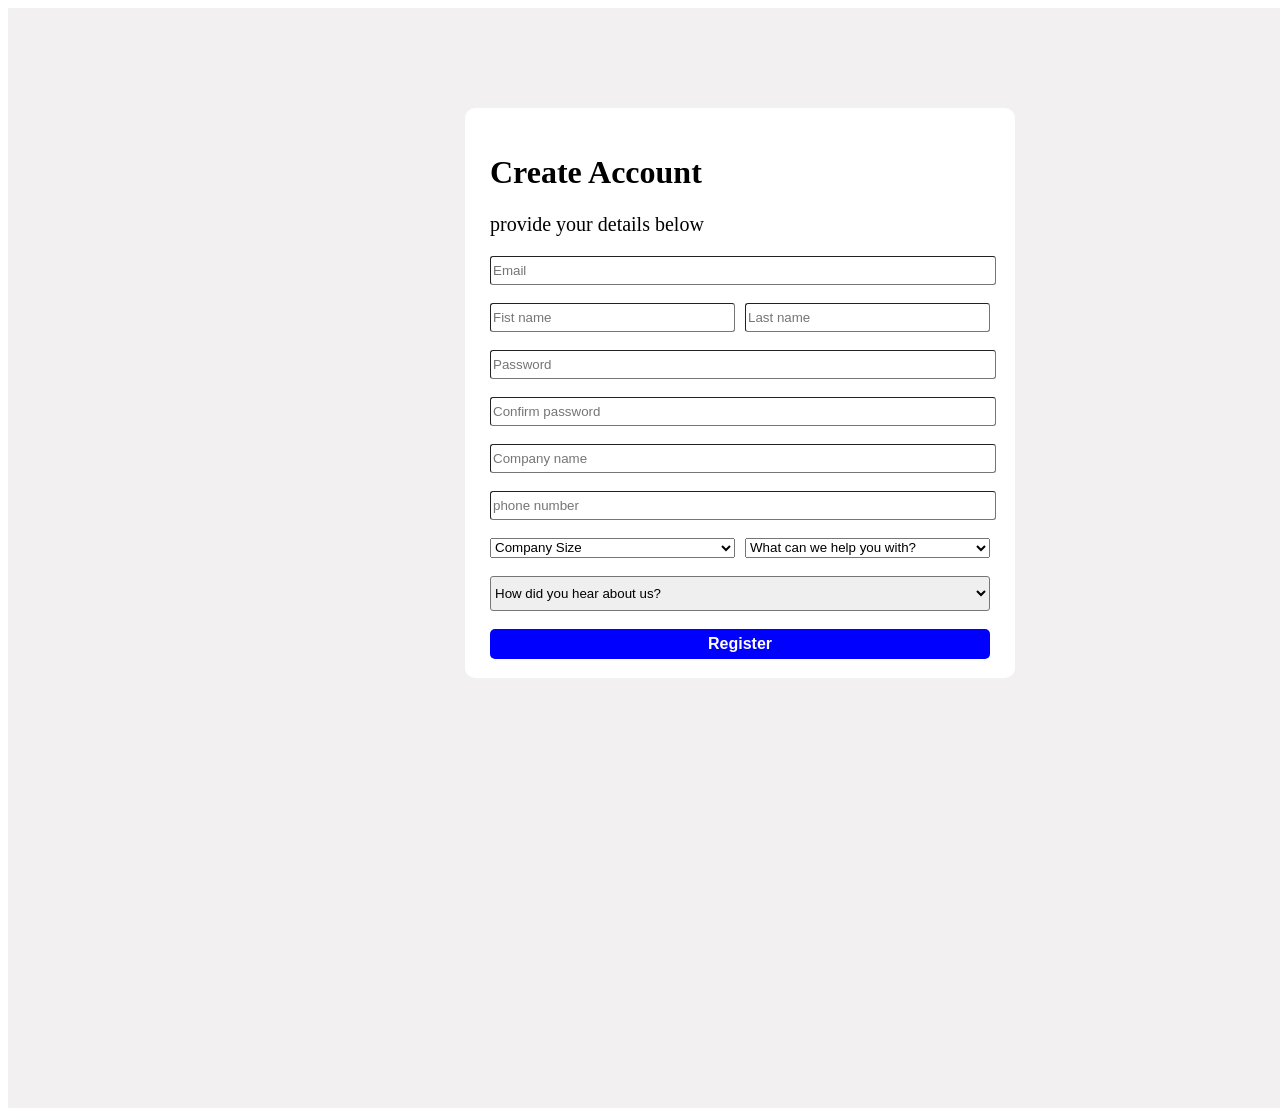
==== index.html @ fa4f624a "Update and rename account.html to index.html" ====
<!DOCTYPE html>
<html lang="en">
<head>
    <meta charset="UTF-8">
    <meta name="viewport" content="width=device-width, initial-scale=1.0">
    <title>Document</title>
    <link rel="stylesheet" href="account.css">
</head>
<body>
    <div class="container">
        <div class="inner">
            <h1>Create Account</h1>
            <p>provide your details below</p>

            <form>
                <input type="email" placeholder="Email">
                <br>
                <br>
                <div class="Names">
                    <input type="text" placeholder="Fist name">
                    <input type="text" placeholder="Last name">
                </div>
                <br>
                <input type="password" placeholder="Password"> 
                <br>
                <br>
                <input type="password" placeholder="Confirm password"> 
                <br>
                <br>
                <input type="text" placeholder="Company name">
                <br>
                <br>
                <input type="number" placeholder="phone number">
                <br>
                <br>
            <div class="sel">
            <select class="Company">
                <option>Company Size</option>
                <OPtion>10-50</OPtion>
                <OPtion>50-100</OPtion>
            </select>
            
            <select class="What">
                <option>What can we help you with?</option>
                <option>What can we help you with?</option>
                <option>What can we help you with?</option>
            </select>
            </div>
            <br>
            <select class="How">
                <option>How did you hear about us?</option>
                <option>How did you hear about us?</option>
                <option>How did you hear about us?</option>
            </select>
            <br>
            <br>
        </form>

            <button><b>Register</b></button>
        </div>
    </div>
</body>
</html>
---- account.css ----
.container{
    background-color: #f2f0f0;
    padding: 100px;
    margin: 0%;
    width: 100%;
    height: 100vh;
    overflow: hidden;
    display: flex;
    justify-content: center;
}

.inner{
    background-color: #fff;
    padding: 25px;
    width: 500px;
    height: 520px;
    border-radius: 10px;
}

input{
    height: 25px;
    width: 100%;
    border-width: 1px;
    border-radius: 3px;
    background-color: #fff;
}

.Names{
    display: flex;
    justify-content: space-between;
    gap: 10px;
}

.sel{
    /* background-color: rgb(255, 251, 251); */
    height: 20px;
    display: flex;
    justify-content: space-between;
}

.Company{
    width: 245px;
}

.What{
    width: 245px;
}

.How{
    width: 500px;
    height: 35px;
    border-radius: 3px;
}

p{
    font-size: 20px;
}

button{
    background-color: blue;
    color: #fff;
    width: 100%;
    height: 30px;
    border: none;
    border-radius: 5px;
    font-size: 16px;
}

button:hover{
    background-color: rgb(55, 55, 143);
    transition: 0.3s;
}
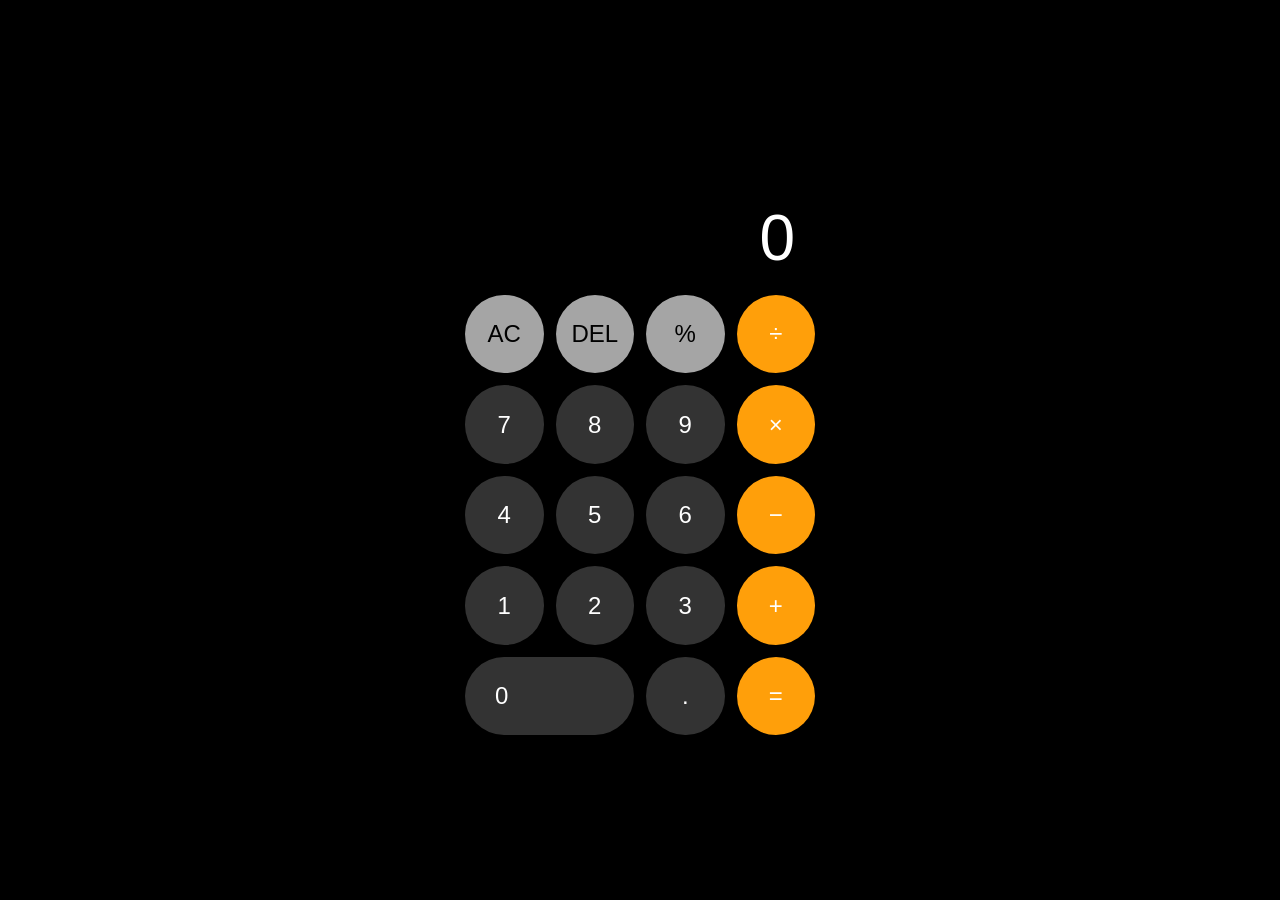
==== commit 17b78785: "calculator project" ====
--- a/index.html
+++ b/index.html
@@ -1,63 +1,165 @@
-<!DOCTYPE html>
-<html lang="en">
-<head>
-    <meta charset="UTF-8">
-    <meta name="viewport" content="width=device-width, initial-scale=1.0">
-    <title>Document</title>
-    <link rel="stylesheet" href="account.css">
-</head>
-<body>
-    <div class="container">
-        <div class="inner">
-            <h1>Create Account</h1>
-            <p>provide your details below</p>
-
-            <form>
-                <input type="email" placeholder="Email">
-                <br>
-                <br>
-                <div class="Names">
-                    <input type="text" placeholder="Fist name">
-                    <input type="text" placeholder="Last name">
-                </div>
-                <br>
-                <input type="password" placeholder="Password"> 
-                <br>
-                <br>
-                <input type="password" placeholder="Confirm password"> 
-                <br>
-                <br>
-                <input type="text" placeholder="Company name">
-                <br>
-                <br>
-                <input type="number" placeholder="phone number">
-                <br>
-                <br>
-            <div class="sel">
-            <select class="Company">
-                <option>Company Size</option>
-                <OPtion>10-50</OPtion>
-                <OPtion>50-100</OPtion>
-            </select>
-            
-            <select class="What">
-                <option>What can we help you with?</option>
-                <option>What can we help you with?</option>
-                <option>What can we help you with?</option>
-            </select>
-            </div>
-            <br>
-            <select class="How">
-                <option>How did you hear about us?</option>
-                <option>How did you hear about us?</option>
-                <option>How did you hear about us?</option>
-            </select>
-            <br>
-            <br>
-        </form>
-
-            <button><b>Register</b></button>
-        </div>
-    </div>
-</body>
-</html>
+<!DOCTYPE html>
+<html lang="en">
+<head>
+<meta charset="UTF-8">
+<meta name="viewport" content="width=device-width, initial-scale=1.0, maximum-scale=1.0, user-scalable=no">
+<title>Calculator Pro</title>
+
+<style>
+    /* Reset and Center Body */
+    body {
+        margin: 0;
+        padding: 0;
+        display: flex;
+        justify-content: center;
+        align-items: center;
+        min-height: 100vh;
+        background-color: #000; /* Dark background like iOS */
+        font-family: -apple-system, BlinkMacSystemFont, "Segoe UI", Roboto, Helvetica, Arial, sans-serif;
+        overflow: hidden; /* Prevents scrolling on mobile */
+    }
+
+    .calculator {
+        width: 90%; /* Responsive width */
+        max-width: 350px; /* Limits size on desktop */
+        background: #000;
+        padding: 20px;
+        border-radius: 40px; /* Softer edges */
+    }
+
+    #display {
+        height: 100px;
+        display: flex;
+        align-items: flex-end;
+        justify-content: flex-end;
+        color: white;
+        font-size: 4rem;
+        font-weight: 300;
+        padding: 10px 20px;
+        margin-bottom: 10px;
+        word-wrap: break-word;
+        word-break: break-all;
+    }
+
+    .buttons {
+        display: grid;
+        grid-template-columns: repeat(4, 1fr);
+        gap: 12px;
+    }
+
+    .btn {
+        aspect-ratio: 1 / 1; /* Keeps buttons perfectly circular */
+        border-radius: 50%;
+        border: none;
+        font-size: 1.5rem;
+        font-weight: 500;
+        cursor: pointer;
+        background: #333;
+        color: white;
+        transition: brightness 0.2s;
+        -webkit-tap-highlight-color: transparent; /* Removes blue flash on mobile tap */
+        touch-action: manipulation; /* Prevents double-tap zoom delay */
+    }
+
+    .btn:active {
+        filter: brightness(1.5); /* Visual feedback when pressed */
+    }
+
+    .operator {
+        background: #ff9f0a;
+    }
+
+    .special {
+        background: #a5a5a5;
+        color: black;
+    }
+
+    .col-2 {
+        grid-column: span 2;
+        aspect-ratio: auto; /* Overrides circle for the long zero button */
+        border-radius: 50px;
+        text-align: left;
+        padding-left: 30px;
+    }
+</style>
+</head>
+<body>
+
+<div class="calculator">
+  <div id="display">0</div>
+  <div class="buttons">
+    <button class="btn special" onclick="clearDisplay()">AC</button>
+    <button class="btn special" onclick="deleteLast()">DEL</button>
+    <button class="btn special" onclick="appendToDisplay('%')">%</button>
+    <button class="btn operator" onclick="appendToDisplay('/')">÷</button>
+    
+    <button class="btn" onclick="appendToDisplay('7')">7</button>
+    <button class="btn" onclick="appendToDisplay('8')">8</button>
+    <button class="btn" onclick="appendToDisplay('9')">9</button>
+    <button class="btn operator" onclick="appendToDisplay('*')">×</button>
+    
+    <button class="btn" onclick="appendToDisplay('4')">4</button>
+    <button class="btn" onclick="appendToDisplay('5')">5</button>
+    <button class="btn" onclick="appendToDisplay('6')">6</button>
+    <button class="btn operator" onclick="appendToDisplay('-')">−</button>
+    
+    <button class="btn" onclick="appendToDisplay('1')">1</button>
+    <button class="btn" onclick="appendToDisplay('2')">2</button>
+    <button class="btn" onclick="appendToDisplay('3')">3</button>
+    <button class="btn operator" onclick="appendToDisplay('+')">+</button>
+    
+    <button class="btn col-2" onclick="appendToDisplay('0')">0</button>
+    <button class="btn" onclick="appendToDisplay('.')">.</button>
+    <button class="btn operator" onclick="calculate()">=</button>
+  </div>
+</div>
+
+<script>
+    let displayValue = '0';
+
+    function updateDisplay() {
+        const display = document.getElementById('display');
+        display.innerText = displayValue;
+        
+        // Dynamic font resizing so numbers don't overflow
+        if (displayValue.length > 6) {
+            display.style.fontSizes = "2.5rem";
+        } else {
+            display.style.fontSize = "4rem";
+        }
+    }
+
+    function appendToDisplay(val) {
+        if (displayValue === '0' && val !== '.') {
+            displayValue = val;
+        } else {
+            displayValue += val;
+        }
+        updateDisplay();
+    }
+
+    function clearDisplay() {
+        displayValue = '0';
+        updateDisplay();
+    }
+
+    function deleteLast() {
+        displayValue = displayValue.slice(0, -1);
+        if (displayValue === '') displayValue = '0';
+        updateDisplay();
+    }
+
+    function calculate() {
+        try {
+            // Replaced × and ÷ with computer-readable operators
+            let expression = displayValue.replace(/×/g, '*').replace(/÷/g, '/');
+            displayValue = eval(expression).toString();
+        } catch (e) {
+            displayValue = "Error";
+        }
+        updateDisplay();
+    }
+</script>
+
+</body>
+</html>
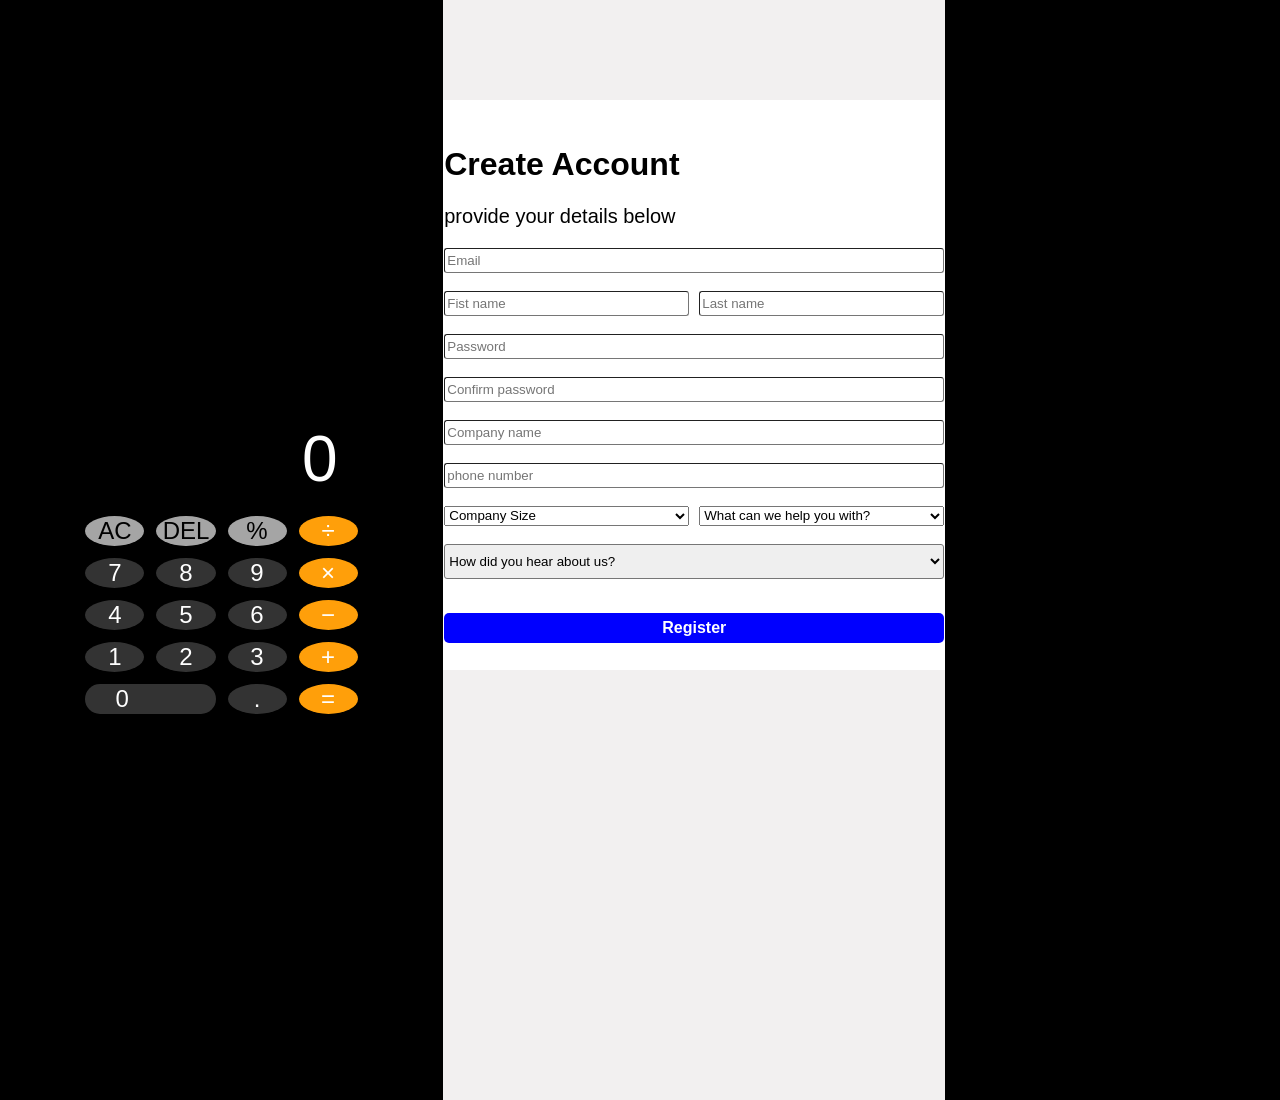
==== commit c3fa2946: "Merged local calculator with GitHub repo" ====
--- a/index.html
+++ b/index.html
@@ -1,3 +1,4 @@
+<<<<<<< HEAD
 <!DOCTYPE html>
 <html lang="en">
 <head>
@@ -162,4 +163,69 @@
 </script>
 
 </body>
-</html>+</html>
+=======
+<!DOCTYPE html>
+<html lang="en">
+<head>
+    <meta charset="UTF-8">
+    <meta name="viewport" content="width=device-width, initial-scale=1.0">
+    <title>Document</title>
+    <link rel="stylesheet" href="account.css">
+</head>
+<body>
+    <div class="container">
+        <div class="inner">
+            <h1>Create Account</h1>
+            <p>provide your details below</p>
+
+            <form>
+                <input type="email" placeholder="Email">
+                <br>
+                <br>
+                <div class="Names">
+                    <input type="text" placeholder="Fist name">
+                    <input type="text" placeholder="Last name">
+                </div>
+                <br>
+                <input type="password" placeholder="Password"> 
+                <br>
+                <br>
+                <input type="password" placeholder="Confirm password"> 
+                <br>
+                <br>
+                <input type="text" placeholder="Company name">
+                <br>
+                <br>
+                <input type="number" placeholder="phone number">
+                <br>
+                <br>
+            <div class="sel">
+            <select class="Company">
+                <option>Company Size</option>
+                <OPtion>10-50</OPtion>
+                <OPtion>50-100</OPtion>
+            </select>
+            
+            <select class="What">
+                <option>What can we help you with?</option>
+                <option>What can we help you with?</option>
+                <option>What can we help you with?</option>
+            </select>
+            </div>
+            <br>
+            <select class="How">
+                <option>How did you hear about us?</option>
+                <option>How did you hear about us?</option>
+                <option>How did you hear about us?</option>
+            </select>
+            <br>
+            <br>
+        </form>
+
+            <button><b>Register</b></button>
+        </div>
+    </div>
+</body>
+</html>
+>>>>>>> fa4f624ad9399493324c09c7f83ecb5fcd23e3e9
--- a/account.css
+++ b/account.css
@@ -0,0 +1,72 @@
+.container{
+    background-color: #f2f0f0;
+    padding: 100px;
+    margin: 0%;
+    width: 100%;
+    height: 100vh;
+    overflow: hidden;
+    display: flex;
+    justify-content: center;
+}
+
+.inner{
+    background-color: #fff;
+    padding: 25px;
+    width: 500px;
+    height: 520px;
+    border-radius: 10px;
+}
+
+input{
+    height: 25px;
+    width: 100%;
+    border-width: 1px;
+    border-radius: 3px;
+    background-color: #fff;
+}
+
+.Names{
+    display: flex;
+    justify-content: space-between;
+    gap: 10px;
+}
+
+.sel{
+    /* background-color: rgb(255, 251, 251); */
+    height: 20px;
+    display: flex;
+    justify-content: space-between;
+}
+
+.Company{
+    width: 245px;
+}
+
+.What{
+    width: 245px;
+}
+
+.How{
+    width: 500px;
+    height: 35px;
+    border-radius: 3px;
+}
+
+p{
+    font-size: 20px;
+}
+
+button{
+    background-color: blue;
+    color: #fff;
+    width: 100%;
+    height: 30px;
+    border: none;
+    border-radius: 5px;
+    font-size: 16px;
+}
+
+button:hover{
+    background-color: rgb(55, 55, 143);
+    transition: 0.3s;
+}
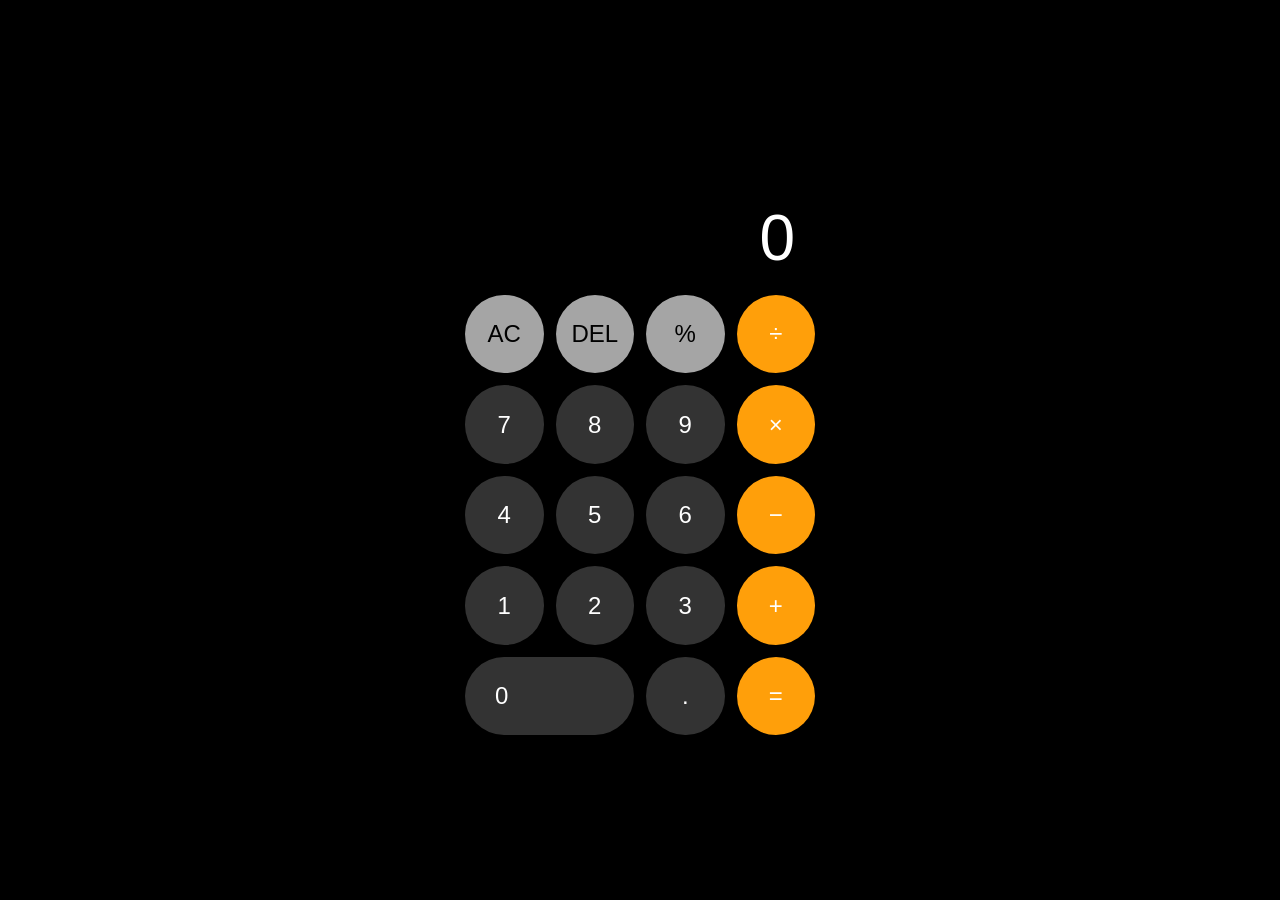
==== commit 15bdc5fc: "Fix button shapes" ====
--- a/index.html
+++ b/index.html
@@ -1,4 +1,3 @@
-<<<<<<< HEAD
 <!DOCTYPE html>
 <html lang="en">
 <head>
@@ -163,69 +162,4 @@
 </script>
 
 </body>
-</html>
-=======
-<!DOCTYPE html>
-<html lang="en">
-<head>
-    <meta charset="UTF-8">
-    <meta name="viewport" content="width=device-width, initial-scale=1.0">
-    <title>Document</title>
-    <link rel="stylesheet" href="account.css">
-</head>
-<body>
-    <div class="container">
-        <div class="inner">
-            <h1>Create Account</h1>
-            <p>provide your details below</p>
-
-            <form>
-                <input type="email" placeholder="Email">
-                <br>
-                <br>
-                <div class="Names">
-                    <input type="text" placeholder="Fist name">
-                    <input type="text" placeholder="Last name">
-                </div>
-                <br>
-                <input type="password" placeholder="Password"> 
-                <br>
-                <br>
-                <input type="password" placeholder="Confirm password"> 
-                <br>
-                <br>
-                <input type="text" placeholder="Company name">
-                <br>
-                <br>
-                <input type="number" placeholder="phone number">
-                <br>
-                <br>
-            <div class="sel">
-            <select class="Company">
-                <option>Company Size</option>
-                <OPtion>10-50</OPtion>
-                <OPtion>50-100</OPtion>
-            </select>
-            
-            <select class="What">
-                <option>What can we help you with?</option>
-                <option>What can we help you with?</option>
-                <option>What can we help you with?</option>
-            </select>
-            </div>
-            <br>
-            <select class="How">
-                <option>How did you hear about us?</option>
-                <option>How did you hear about us?</option>
-                <option>How did you hear about us?</option>
-            </select>
-            <br>
-            <br>
-        </form>
-
-            <button><b>Register</b></button>
-        </div>
-    </div>
-</body>
-</html>
->>>>>>> fa4f624ad9399493324c09c7f83ecb5fcd23e3e9
+</html>
